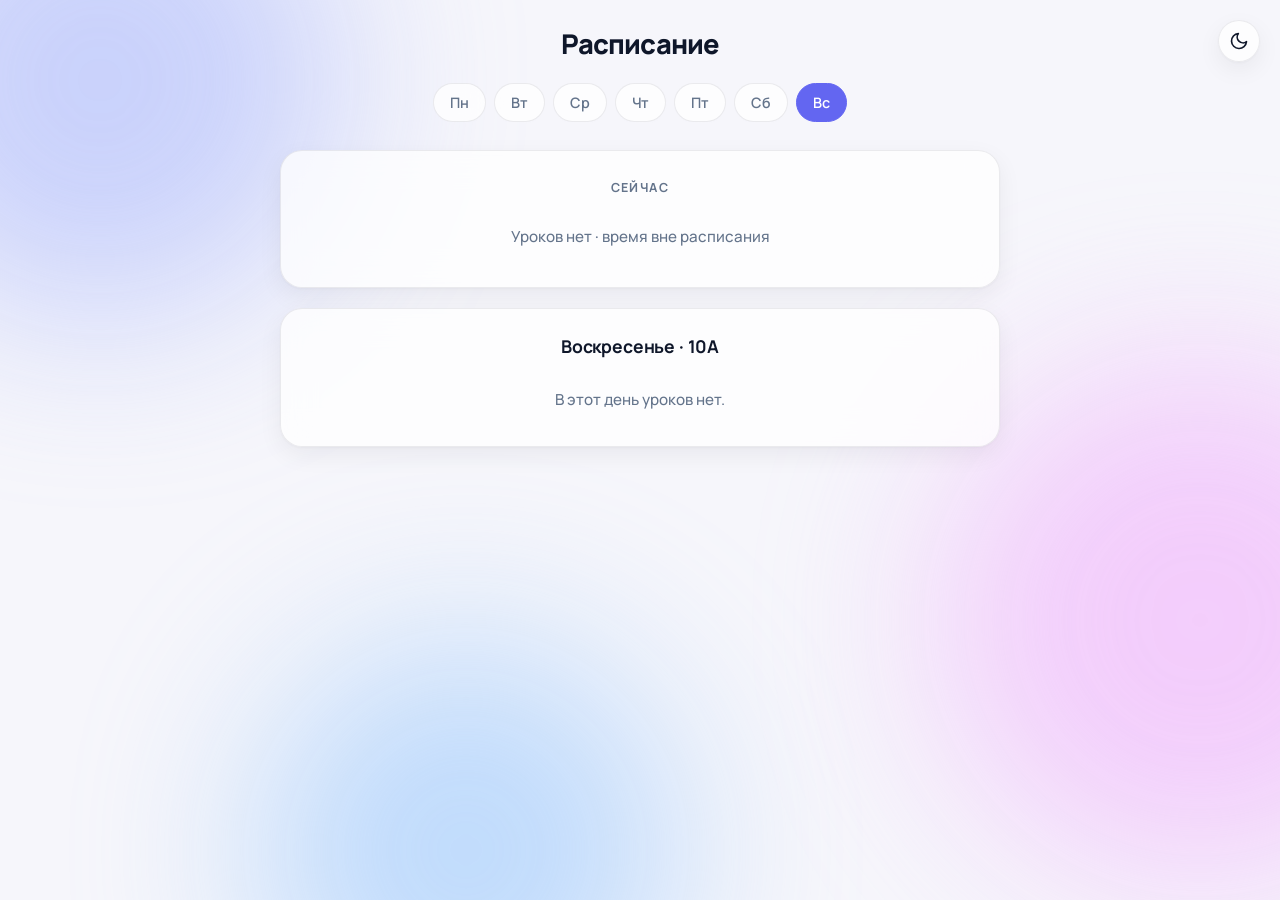
==== main.html @ 2cad6007 "Add files via upload" ====
<!DOCTYPE html>
<html lang="ru">
<head>
    <meta charset="UTF-8">
    <meta name="viewport" content="width=device-width, initial-scale=1.0">
    <meta name="description" content="Расписание уроков">
    <meta name="author" content="Despenced">
    <title>Расписание</title>

    <link rel="preconnect" href="https://fonts.googleapis.com">
    <link rel="preconnect" href="https://fonts.gstatic.com" crossorigin>
    <link href="https://fonts.googleapis.com/css2?family=Manrope:wght@400;500;600;700;800&family=JetBrains+Mono:wght@500;700&display=swap" rel="stylesheet">

    <link rel="stylesheet" href="styles.css">
    <link rel="icon" type="image/png" href="icon.png">

    <script>
        (function () {
            const saved = localStorage.getItem('theme');
            const prefersDark = window.matchMedia('(prefers-color-scheme: dark)').matches;
            document.documentElement.setAttribute('data-theme', saved || (prefersDark ? 'dark' : 'light'));
        })();
    </script>
</head>
<body>
    <div class="bg-orbs" aria-hidden="true">
        <span class="orb orb-1"></span>
        <span class="orb orb-2"></span>
        <span class="orb orb-3"></span>
    </div>

    <button id="theme-toggle" class="theme-toggle" aria-label="Переключить тему">
        <svg class="icon-moon" xmlns="http://www.w3.org/2000/svg" width="20" height="20" viewBox="0 0 24 24" fill="none" stroke="currentColor" stroke-width="2" stroke-linecap="round" stroke-linejoin="round">
            <path d="M21 12.79A9 9 0 1 1 11.21 3 7 7 0 0 0 21 12.79z"></path>
        </svg>
        <svg class="icon-sun" xmlns="http://www.w3.org/2000/svg" width="20" height="20" viewBox="0 0 24 24" fill="none" stroke="currentColor" stroke-width="2" stroke-linecap="round" stroke-linejoin="round">
            <circle cx="12" cy="12" r="5"></circle>
            <line x1="12" y1="1" x2="12" y2="3"></line>
            <line x1="12" y1="21" x2="12" y2="23"></line>
            <line x1="4.22" y1="4.22" x2="5.64" y2="5.64"></line>
            <line x1="18.36" y1="18.36" x2="19.78" y2="19.78"></line>
            <line x1="1" y1="12" x2="3" y2="12"></line>
            <line x1="21" y1="12" x2="23" y2="12"></line>
            <line x1="4.22" y1="19.78" x2="5.64" y2="18.36"></line>
            <line x1="18.36" y1="5.64" x2="19.78" y2="4.22"></line>
        </svg>
    </button>

    <header>
        <h1>Расписание</h1>
        <nav>
            <ul>
                <li><a href="#monday">Пн</a></li>
                <li><a href="#tuesday">Вт</a></li>
                <li><a href="#wednesday">Ср</a></li>
                <li><a href="#thursday">Чт</a></li>
                <li><a href="#friday">Пт</a></li>
                <li><a href="#saturday">Сб</a></li>
                <li><a href="#sunday">Вс</a></li>
            </ul>
        </nav>
    </header>

    <main>
        <section id="home">
            <h2 class="section-title">Сейчас</h2>
            <p class="status-text-only">Загрузка...</p>
        </section>
    </main>

    <script src="script.js"></script>
</body>
</html>
---- styles.css ----
:root {
    --bg: #f6f6fb;
    --surface: rgba(255, 255, 255, 0.75);
    --surface-solid: #ffffff;
    --surface-2: rgba(250, 250, 255, 0.6);
    --text: #0f172a;
    --text-muted: #64748b;
    --border: rgba(15, 23, 42, 0.08);
    --accent: #6366f1;
    --accent-soft: #eef2ff;
    --ring-bg: rgba(15, 23, 42, 0.08);
    --break-accent: #f59e0b;
    --shadow: 0 1px 3px rgba(15, 23, 42, 0.04), 0 8px 24px rgba(15, 23, 42, 0.06);
    --orb-1: #a5b4fc;
    --orb-2: #f0abfc;
    --orb-3: #93c5fd;
    --orb-opacity: 0.55;
}

[data-theme="dark"] {
    --bg: #06060b;
    --surface: rgba(22, 22, 32, 0.75);
    --surface-solid: #161620;
    --surface-2: rgba(28, 28, 40, 0.55);
    --text: #f1f5f9;
    --text-muted: #94a3b8;
    --border: rgba(255, 255, 255, 0.08);
    --accent: #818cf8;
    --accent-soft: #1e1b4b;
    --ring-bg: rgba(255, 255, 255, 0.08);
    --break-accent: #fbbf24;
    --shadow: 0 1px 3px rgba(0, 0, 0, 0.4), 0 8px 24px rgba(0, 0, 0, 0.3);
    --orb-1: #4338ca;
    --orb-2: #7e22ce;
    --orb-3: #0369a1;
    --orb-opacity: 0.45;
}

* {
    box-sizing: border-box;
    margin: 0;
    padding: 0;
}

html, body {
    transition: background-color 0.35s ease, color 0.35s ease;
}

body {
    font-family: 'Manrope', -apple-system, BlinkMacSystemFont, 'Segoe UI', Roboto, sans-serif;
    background-color: var(--bg);
    color: var(--text);
    line-height: 1.5;
    padding: 24px 20px 40px;
    min-height: 100vh;
    -webkit-font-smoothing: antialiased;
    -webkit-tap-highlight-color: transparent;
    overflow-x: hidden;
    position: relative;
}

/* === Фоновые орбы === */
.bg-orbs {
    position: fixed;
    inset: 0;
    z-index: -1;
    overflow: hidden;
    pointer-events: none;
}

.orb {
    position: absolute;
    border-radius: 50%;
    filter: blur(90px);
    opacity: var(--orb-opacity);
    transition: background-color 0.5s ease, opacity 0.5s ease;
    will-change: transform;
}

.orb-1 {
    width: 480px;
    height: 480px;
    background: var(--orb-1);
    top: -160px;
    left: -140px;
    animation: float1 22s ease-in-out infinite;
}

.orb-2 {
    width: 520px;
    height: 520px;
    background: var(--orb-2);
    top: 40%;
    right: -180px;
    animation: float2 26s ease-in-out infinite;
}

.orb-3 {
    width: 420px;
    height: 420px;
    background: var(--orb-3);
    bottom: -160px;
    left: 20%;
    animation: float3 30s ease-in-out infinite;
}

@keyframes float1 {
    0%, 100% { transform: translate(0, 0) scale(1); }
    50%      { transform: translate(80px, 60px) scale(1.08); }
}

@keyframes float2 {
    0%, 100% { transform: translate(0, 0) scale(1); }
    50%      { transform: translate(-100px, -50px) scale(1.05); }
}

@keyframes float3 {
    0%, 100% { transform: translate(0, 0) scale(1); }
    50%      { transform: translate(60px, -80px) scale(1.1); }
}

@media (prefers-reduced-motion: reduce) {
    .orb { animation: none !important; }
}

/* === Переключатель темы === */
.theme-toggle {
    position: fixed;
    top: 20px;
    right: 20px;
    z-index: 100;
    width: 42px;
    height: 42px;
    border-radius: 50%;
    border: 1px solid var(--border);
    background: var(--surface);
    backdrop-filter: blur(12px);
    -webkit-backdrop-filter: blur(12px);
    color: var(--text);
    cursor: pointer;
    display: flex;
    align-items: center;
    justify-content: center;
    box-shadow: var(--shadow);
    transition: transform 0.2s ease, background-color 0.35s ease,
                border-color 0.35s ease, color 0.35s ease;
}

.theme-toggle:hover { transform: scale(1.08); }
.theme-toggle:active { transform: scale(0.95); }

.theme-toggle .icon-sun { display: none; }
.theme-toggle .icon-moon { display: block; }
[data-theme="dark"] .theme-toggle .icon-sun { display: block; }
[data-theme="dark"] .theme-toggle .icon-moon { display: none; }

/* === Шапка === */
header {
    text-align: center;
    margin-bottom: 28px;
}

header h1 {
    font-size: 1.7rem;
    font-weight: 800;
    letter-spacing: -0.03em;
    color: var(--text);
    margin-bottom: 18px;
}

nav ul {
    list-style: none;
    display: flex;
    flex-wrap: wrap;
    justify-content: center;
    gap: 8px;
}

nav ul li a {
    display: inline-block;
    text-decoration: none;
    color: var(--text-muted);
    padding: 8px 16px;
    border-radius: 100px;
    background: var(--surface);
    backdrop-filter: blur(12px);
    -webkit-backdrop-filter: blur(12px);
    border: 1px solid var(--border);
    font-weight: 600;
    font-size: 0.9rem;
    letter-spacing: -0.01em;
    transition: background-color 0.2s ease, color 0.2s ease,
                border-color 0.2s ease, transform 0.15s ease;
}

nav ul li a:hover {
    color: var(--accent);
    border-color: var(--accent);
}

nav ul li a.active {
    background: var(--accent);
    color: #fff;
    border-color: var(--accent);
}

/* === Контент === */
main {
    max-width: 720px;
    margin: 0 auto;
    position: relative;
}

.section-title {
    font-size: 0.78rem;
    font-weight: 700;
    letter-spacing: 0.12em;
    text-transform: uppercase;
    color: var(--text-muted);
    margin-bottom: 18px;
    text-align: center;
}

#home {
    background: var(--surface);
    backdrop-filter: blur(16px);
    -webkit-backdrop-filter: blur(16px);
    padding: 28px 24px;
    border-radius: 22px;
    box-shadow: var(--shadow);
    text-align: center;
    margin-bottom: 20px;
    border: 1px solid var(--border);
    transition: background-color 0.35s ease, border-color 0.35s ease;
}

/* === Кольцо статуса === */
.status-ring-container {
    position: relative;
    display: inline-block;
    width: 190px;
    height: 190px;
}

.status-ring-svg {
    width: 190px;
    height: 190px;
    transform: rotate(-90deg);
    display: block;
}

.ring-bg {
    fill: none;
    stroke: var(--ring-bg);
    stroke-width: 8;
    transition: stroke 0.35s ease;
}

.ring-fg {
    fill: none;
    stroke-width: 8;
    stroke-linecap: round;
    transition: stroke-dashoffset 0.5s linear, stroke 0.35s ease;
}

.ring-lesson .ring-fg { stroke: var(--accent); }
.ring-break .ring-fg  { stroke: var(--break-accent); }

.status-ring-content {
    position: absolute;
    inset: 0;
    display: flex;
    flex-direction: column;
    align-items: center;
    justify-content: center;
}

.status-ring-time {
    font-family: 'JetBrains Mono', 'Manrope', monospace;
    font-size: 1.75rem;
    font-weight: 700;
    color: var(--text);
    font-variant-numeric: tabular-nums;
    letter-spacing: -0.03em;
    line-height: 1;
}

.status-ring-label {
    font-size: 0.72rem;
    color: var(--text-muted);
    margin-top: 8px;
    letter-spacing: 0.02em;
    font-weight: 500;
}

.status-ring-subject {
    margin-top: 20px;
    font-size: 1.05rem;
    color: var(--text);
    font-weight: 700;
    letter-spacing: -0.01em;
    display: inline-flex;
    align-items: center;
    gap: 8px;
    justify-content: center;
}

.status-ring-subject .subject-icon {
    color: var(--accent);
}

.status-text-only {
    font-size: 0.95rem;
    color: var(--text-muted);
    font-weight: 500;
    text-align: center;
    padding: 10px 0;
}

/* === Расписание === */
#schedule-view {
    background: var(--surface);
    backdrop-filter: blur(16px);
    -webkit-backdrop-filter: blur(16px);
    padding: 24px;
    border-radius: 22px;
    box-shadow: var(--shadow);
    border: 1px solid var(--border);
    transition: background-color 0.35s ease, border-color 0.35s ease;
}

#schedule-view h2 {
    text-align: center;
    color: var(--text);
    margin-bottom: 20px;
    font-size: 1.1rem;
    font-weight: 700;
    letter-spacing: -0.01em;
}

.schedule-list {
    list-style: none;
    padding: 0;
    display: flex;
    flex-direction: column;
    gap: 8px;
}

.schedule-list li {
    display: grid;
    grid-template-columns: 70px 100px 1fr;
    align-items: center;
    padding: 13px 16px;
    background: var(--surface-2);
    border-radius: 14px;
    border: 1px solid var(--border);
    transition: background-color 0.35s ease, border-color 0.35s ease;
}

.lesson-num {
    font-weight: 700;
    color: var(--accent);
    font-size: 0.82rem;
    letter-spacing: 0.01em;
}

.lesson-time {
    color: var(--text-muted);
    font-size: 0.82rem;
    font-weight: 600;
    font-variant-numeric: tabular-nums;
    font-family: 'JetBrains Mono', monospace;
}

.lesson-subject {
    display: flex;
    align-items: center;
    justify-content: flex-end;
    gap: 8px;
    text-align: right;
    font-weight: 600;
    color: var(--text);
    font-size: 0.92rem;
    letter-spacing: -0.01em;
}

.subject-icon {
    width: 18px;
    height: 18px;
    flex-shrink: 0;
    color: var(--accent);
    stroke-width: 2;
}

/* === Адаптивность === */
@media (max-width: 600px) {
    body {
        padding: 16px 12px 32px;
    }

    .theme-toggle {
        top: 12px;
        right: 12px;
        width: 38px;
        height: 38px;
    }

    header { margin-bottom: 22px; }
    header h1 { font-size: 1.45rem; margin-bottom: 14px; }

    nav ul { gap: 6px; }
    nav ul li a { padding: 7px 13px; font-size: 0.82rem; }

    #home { padding: 22px 16px; border-radius: 18px; }

    .status-ring-container,
    .status-ring-svg {
        width: 156px;
        height: 156px;
    }

    .status-ring-time { font-size: 1.5rem; }
    .status-ring-label { font-size: 0.68rem; }
    .status-ring-subject { font-size: 0.98rem; margin-top: 16px; }

    #schedule-view { padding: 18px 14px; border-radius: 18px; }
    #schedule-view h2 { font-size: 1rem; }

    .schedule-list li {
        grid-template-columns: auto 1fr;
        grid-template-rows: auto auto;
        gap: 4px 10px;
        padding: 12px 14px;
    }

    .lesson-num { grid-column: 1; grid-row: 1; font-size: 0.78rem; }
    .lesson-time { grid-column: 1; grid-row: 2; font-size: 0.75rem; }

    .lesson-subject {
        grid-column: 2;
        grid-row: 1 / span 2;
        align-self: center;
        font-size: 0.88rem;
    }
}

@media (max-width: 380px) {
    nav ul li a { padding: 6px 10px; font-size: 0.78rem; }

    .status-ring-container,
    .status-ring-svg {
        width: 140px;
        height: 140px;
    }

    .status-ring-time { font-size: 1.35rem; }
    .subject-icon { width: 16px; height: 16px; }
}
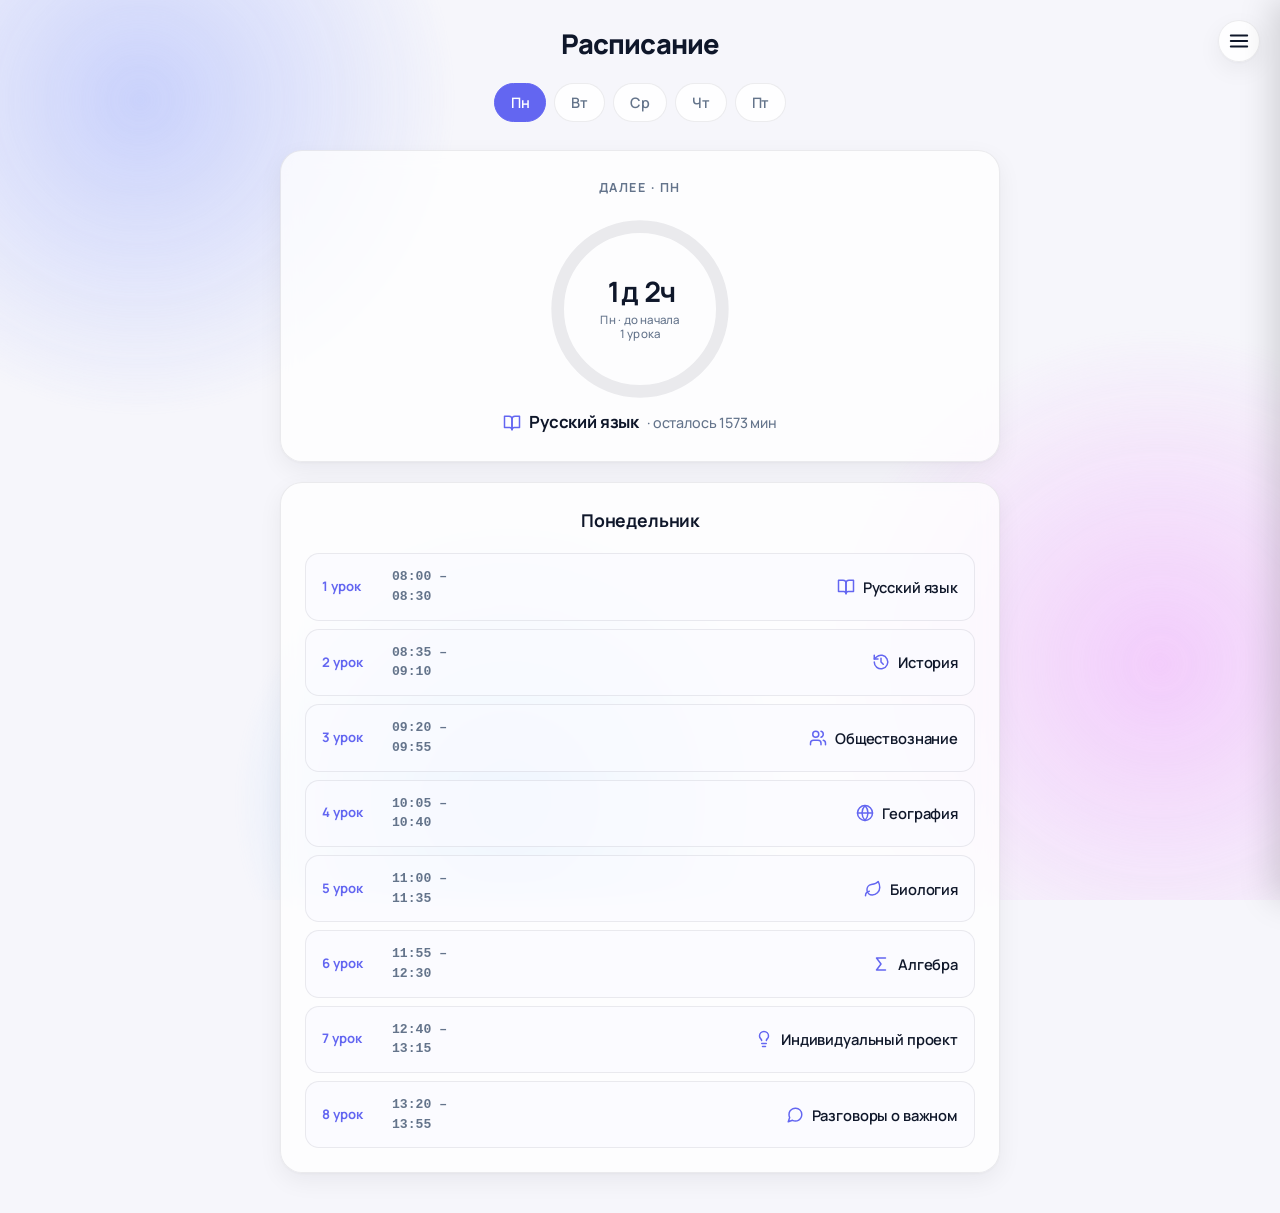
==== commit 95ebbf94: "optimization and some visual update" ====
--- a/main.html
+++ b/main.html
@@ -5,20 +5,55 @@
     <meta name="viewport" content="width=device-width, initial-scale=1.0">
     <meta name="description" content="Расписание уроков">
     <meta name="author" content="Despenced">
+    <meta name="color-scheme" content="light dark">
     <title>Расписание</title>
 
     <link rel="preconnect" href="https://fonts.googleapis.com">
     <link rel="preconnect" href="https://fonts.gstatic.com" crossorigin>
     <link href="https://fonts.googleapis.com/css2?family=Manrope:wght@400;500;600;700;800&family=JetBrains+Mono:wght@500;700&display=swap" rel="stylesheet">
 
-    <link rel="stylesheet" href="styles.css">
+    <link rel="stylesheet" href="styles.css?v=5">
     <link rel="icon" type="image/png" href="icon.png">
+    <link rel="apple-touch-icon" href="icon.png">
 
     <script>
         (function () {
-            const saved = localStorage.getItem('theme');
+            function pickTextColor(hex) {
+                const c = String(hex).replace('#', '');
+                if (c.length !== 6) return '#ffffff';
+                const r = parseInt(c.substr(0, 2), 16);
+                const g = parseInt(c.substr(2, 2), 16);
+                const b = parseInt(c.substr(4, 2), 16);
+                const L = 0.2126 * r + 0.7152 * g + 0.0722 * b;
+                return L > 160 ? '#0f172a' : '#ffffff';
+            }
+
+            const savedSettings = localStorage.getItem('app-settings');
+            const explicit = localStorage.getItem('theme-explicit') === '1';
+            let theme = explicit ? localStorage.getItem('theme') : null;
+            if (!theme && savedSettings) {
+                try { theme = JSON.parse(savedSettings).theme; } catch (e) {}
+            }
             const prefersDark = window.matchMedia('(prefers-color-scheme: dark)').matches;
-            document.documentElement.setAttribute('data-theme', saved || (prefersDark ? 'dark' : 'light'));
+            document.documentElement.setAttribute('data-theme', theme || (prefersDark ? 'dark' : 'light'));
+
+            if (savedSettings) {
+                try {
+                    const s = JSON.parse(savedSettings);
+                    if (s.accentColor) {
+                        document.documentElement.style.setProperty('--accent-override', s.accentColor);
+                        document.documentElement.style.setProperty('--accent-text-override', pickTextColor(s.accentColor));
+                    }
+                    if (s.lessonColor) document.documentElement.style.setProperty('--lesson-color-override', s.lessonColor);
+                    if (s.breakColor) document.documentElement.style.setProperty('--break-color-override', s.breakColor);
+                    if (s.heartOutlineColor) document.documentElement.style.setProperty('--heart-outline-override', s.heartOutlineColor);
+                    if (s.glowIntensity) {
+                        const blur = s.glowIntensity === 'soft' ? '8px'
+                                   : s.glowIntensity === 'strong' ? '18px' : '0px';
+                        document.documentElement.style.setProperty('--glow-blur-override', blur);
+                    }
+                } catch (e) {}
+            }
         })();
     </script>
 </head>
@@ -28,38 +63,182 @@
         <span class="orb orb-2"></span>
         <span class="orb orb-3"></span>
     </div>
-
-    <button id="theme-toggle" class="theme-toggle" aria-label="Переключить тему">
-        <svg class="icon-moon" xmlns="http://www.w3.org/2000/svg" width="20" height="20" viewBox="0 0 24 24" fill="none" stroke="currentColor" stroke-width="2" stroke-linecap="round" stroke-linejoin="round">
-            <path d="M21 12.79A9 9 0 1 1 11.21 3 7 7 0 0 0 21 12.79z"></path>
-        </svg>
-        <svg class="icon-sun" xmlns="http://www.w3.org/2000/svg" width="20" height="20" viewBox="0 0 24 24" fill="none" stroke="currentColor" stroke-width="2" stroke-linecap="round" stroke-linejoin="round">
-            <circle cx="12" cy="12" r="5"></circle>
-            <line x1="12" y1="1" x2="12" y2="3"></line>
-            <line x1="12" y1="21" x2="12" y2="23"></line>
-            <line x1="4.22" y1="4.22" x2="5.64" y2="5.64"></line>
-            <line x1="18.36" y1="18.36" x2="19.78" y2="19.78"></line>
-            <line x1="1" y1="12" x2="3" y2="12"></line>
-            <line x1="21" y1="12" x2="23" y2="12"></line>
-            <line x1="4.22" y1="19.78" x2="5.64" y2="18.36"></line>
-            <line x1="18.36" y1="5.64" x2="19.78" y2="4.22"></line>
+    <div class="bg-gradient" aria-hidden="true"></div>
+    <canvas class="bg-particles" id="particles-canvas" aria-hidden="true"></canvas>
+
+    <button id="menu-toggle" class="menu-toggle" aria-label="Настройки">
+        <svg xmlns="http://www.w3.org/2000/svg" width="22" height="22" viewBox="0 0 24 24" fill="none" stroke="currentColor" stroke-width="2" stroke-linecap="round" stroke-linejoin="round">
+            <line x1="3" y1="6" x2="21" y2="6"></line>
+            <line x1="3" y1="12" x2="21" y2="12"></line>
+            <line x1="3" y1="18" x2="21" y2="18"></line>
         </svg>
     </button>
 
+    <div id="settings-overlay" class="settings-overlay"></div>
+
+    <aside id="settings-panel" class="settings-panel" aria-label="Настройки">
+        <div class="settings-header">
+            <h3>Настройки</h3>
+            <button id="settings-close" class="settings-close" aria-label="Закрыть">
+                <svg xmlns="http://www.w3.org/2000/svg" width="20" height="20" viewBox="0 0 24 24" fill="none" stroke="currentColor" stroke-width="2" stroke-linecap="round" stroke-linejoin="round">
+                    <line x1="18" y1="6" x2="6" y2="18"></line>
+                    <line x1="6" y1="6" x2="18" y2="18"></line>
+                </svg>
+            </button>
+        </div>
+
+        <div class="settings-body">
+            <div class="setting-group">
+                <span class="setting-label">Тема</span>
+                <div class="segmented" id="theme-switch">
+                    <button data-theme-value="light" class="seg-btn">Светлая</button>
+                    <button data-theme-value="dark" class="seg-btn">Тёмная</button>
+                </div>
+            </div>
+
+            <div class="setting-group">
+                <span class="setting-label">Уведомления о начале урока</span>
+                <div class="segmented" id="notify-switch">
+                    <button data-notify="off" class="seg-btn">Выкл</button>
+                    <button data-notify="on" class="seg-btn">Вкл</button>
+                </div>
+                <p class="setting-hint" id="notify-hint"></p>
+            </div>
+
+            <div class="setting-group">
+                <span class="setting-label">Стиль таймера</span>
+                <div class="segmented segmented-wrap" id="style-switch">
+                    <button data-style="ring" class="seg-btn">Кольцо</button>
+                    <button data-style="bar" class="seg-btn">Полоса</button>
+                    <button data-style="hearts" class="seg-btn">Сердца</button>
+                </div>
+            </div>
+
+            <div class="setting-group">
+                <span class="setting-label">Свечение таймера</span>
+                <div class="segmented" id="glow-switch">
+                    <button data-glow="off" class="seg-btn">Выкл</button>
+                    <button data-glow="soft" class="seg-btn">Мягкое</button>
+                    <button data-glow="strong" class="seg-btn">Сильное</button>
+                </div>
+            </div>
+
+            <div class="setting-subgroup" id="heart-settings">
+                <div class="setting-group">
+                    <label class="setting-label" for="heart-outline-color">Обводка сердец</label>
+                    <div class="color-row">
+                        <input type="color" id="heart-outline-color" value="#6366f1">
+                        <span class="color-value" id="heart-outline-color-value">#6366f1</span>
+                        <button type="button" id="heart-outline-reset" class="mini-btn" title="Синхронизировать с цветом урока">Авто</button>
+                    </div>
+                </div>
+
+                <div class="setting-group">
+                    <span class="setting-label">Анимация сердец</span>
+                    <div class="segmented" id="heart-anim-switch">
+                        <button data-heart-anim="none" class="seg-btn">Выкл</button>
+                        <button data-heart-anim="bounce" class="seg-btn">Подпрыгивание</button>
+                    </div>
+                </div>
+            </div>
+
+            <div class="setting-group">
+                <label class="setting-label" for="accent-color">Основной цвет</label>
+                <div class="color-row">
+                    <input type="color" id="accent-color" value="#6366f1">
+                    <span class="color-value" id="accent-value">#6366f1</span>
+                </div>
+            </div>
+
+            <div class="setting-group">
+                <label class="setting-label" for="lesson-color">Цвет урока</label>
+                <div class="color-row">
+                    <input type="color" id="lesson-color" value="#6366f1">
+                    <span class="color-value" id="lesson-value">#6366f1</span>
+                </div>
+            </div>
+
+            <div class="setting-group">
+                <label class="setting-label" for="break-color">Цвет перемены</label>
+                <div class="color-row">
+                    <input type="color" id="break-color" value="#f59e0b">
+                    <span class="color-value" id="break-value">#f59e0b</span>
+                </div>
+            </div>
+
+            <div class="setting-group">
+                <span class="setting-label">Фон</span>
+                <div class="segmented segmented-wrap" id="bg-switch">
+                    <button data-bg="orbs" class="seg-btn">Орбы</button>
+                    <button data-bg="particles" class="seg-btn">Частицы</button>
+                    <button data-bg="gradient" class="seg-btn">Градиент</button>
+                    <button data-bg="none" class="seg-btn">Нет</button>
+                </div>
+            </div>
+
+            <div class="setting-subgroup" id="particles-settings">
+                <div class="setting-group">
+                    <label class="setting-label" for="particles-count">Количество частиц: <span id="particles-count-value">5</span></label>
+                    <input type="range" id="particles-count" min="1" max="10" value="5">
+                </div>
+
+                <div class="setting-group">
+                    <span class="setting-label">Форма частиц</span>
+                    <div class="segmented segmented-wrap" id="particles-shape">
+                        <button data-shape="dot" class="seg-btn">Точка</button>
+                        <button data-shape="heart" class="seg-btn">Сердце</button>
+                        <button data-shape="triangle" class="seg-btn">Треугольник</button>
+                        <button data-shape="random" class="seg-btn">Случайно</button>
+                    </div>
+                </div>
+
+                <div class="setting-group">
+                    <label class="setting-label" for="particles-blur">Размытие: <span id="particles-blur-value">0</span></label>
+                    <input type="range" id="particles-blur" min="0" max="10" value="0">
+                </div>
+            </div>
+
+            <div class="setting-subgroup" id="gradient-settings">
+                <div class="setting-group">
+                    <label class="setting-label" for="gradient-color1">Цвет 1</label>
+                    <div class="color-row">
+                        <input type="color" id="gradient-color1" value="#a5b4fc">
+                        <span class="color-value" id="gradient-color1-value">#a5b4fc</span>
+                    </div>
+                </div>
+
+                <div class="setting-group">
+                    <label class="setting-label" for="gradient-color2">Цвет 2</label>
+                    <div class="color-row">
+                        <input type="color" id="gradient-color2" value="#f0abfc">
+                        <span class="color-value" id="gradient-color2-value">#f0abfc</span>
+                    </div>
+                </div>
+
+                <div class="setting-group">
+                    <label class="setting-label" for="gradient-angle">Наклон: <span id="gradient-angle-value">135</span>°</label>
+                    <input type="range" id="gradient-angle" min="0" max="360" value="135">
+                </div>
+            </div>
+
+            <button id="reset-settings" class="reset-btn">Сбросить настройки</button>
+        </div>
+    </aside>
+
     <header>
-        <h1>Расписание</h1>
-        <nav>
+        <h1 id="header-title" tabindex="0" role="button" title="К сегодняшнему дню">Расписание</h1>
+        <nav aria-label="Дни недели">
             <ul>
-                <li><a href="#monday">Пн</a></li>
-                <li><a href="#tuesday">Вт</a></li>
-                <li><a href="#wednesday">Ср</a></li>
-                <li><a href="#thursday">Чт</a></li>
-                <li><a href="#friday">Пт</a></li>
-                <li><a href="#saturday">Сб</a></li>
-                <li><a href="#sunday">Вс</a></li>
+                <li><a href="#monday" data-day="monday">Пн</a></li>
+                <li><a href="#tuesday" data-day="tuesday">Вт</a></li>
+                <li><a href="#wednesday" data-day="wednesday">Ср</a></li>
+                <li><a href="#thursday" data-day="thursday">Чт</a></li>
+                <li><a href="#friday" data-day="friday">Пт</a></li>
             </ul>
         </nav>
     </header>
+
+    <div id="offline-badge" class="offline-badge" hidden>Офлайн · данные из кеша</div>
 
     <main>
         <section id="home">
@@ -68,6 +247,6 @@
         </section>
     </main>
 
-    <script src="script.js"></script>
+    <script src="script.js?v=5"></script>
 </body>
 </html>
--- a/styles.css
+++ b/styles.css
@@ -1,15 +1,19 @@
 :root {
     --bg: #f6f6fb;
     --surface: rgba(255, 255, 255, 0.75);
+    --surface-strong: rgba(255, 255, 255, 0.9);
     --surface-solid: #ffffff;
     --surface-2: rgba(250, 250, 255, 0.6);
     --text: #0f172a;
     --text-muted: #64748b;
     --border: rgba(15, 23, 42, 0.08);
-    --accent: #6366f1;
-    --accent-soft: #eef2ff;
+    --accent: var(--accent-override, #6366f1);
+    --accent-text: var(--accent-text-override, #ffffff);
+    --lesson-color: var(--lesson-color-override, #6366f1);
+    --break-color: var(--break-color-override, #f59e0b);
+    --heart-outline-color: var(--heart-outline-override, #6366f1);
+    --glow-blur: var(--glow-blur-override, 0px);
     --ring-bg: rgba(15, 23, 42, 0.08);
-    --break-accent: #f59e0b;
     --shadow: 0 1px 3px rgba(15, 23, 42, 0.04), 0 8px 24px rgba(15, 23, 42, 0.06);
     --orb-1: #a5b4fc;
     --orb-2: #f0abfc;
@@ -20,31 +24,23 @@
 [data-theme="dark"] {
     --bg: #06060b;
     --surface: rgba(22, 22, 32, 0.75);
+    --surface-strong: rgba(22, 22, 32, 0.9);
     --surface-solid: #161620;
     --surface-2: rgba(28, 28, 40, 0.55);
     --text: #f1f5f9;
     --text-muted: #94a3b8;
     --border: rgba(255, 255, 255, 0.08);
-    --accent: #818cf8;
-    --accent-soft: #1e1b4b;
     --ring-bg: rgba(255, 255, 255, 0.08);
-    --break-accent: #fbbf24;
     --shadow: 0 1px 3px rgba(0, 0, 0, 0.4), 0 8px 24px rgba(0, 0, 0, 0.3);
     --orb-1: #4338ca;
     --orb-2: #7e22ce;
     --orb-3: #0369a1;
-    --orb-opacity: 0.45;
-}
-
-* {
-    box-sizing: border-box;
-    margin: 0;
-    padding: 0;
-}
-
-html, body {
-    transition: background-color 0.35s ease, color 0.35s ease;
-}
+    --orb-opacity: 0.5;
+}
+
+* { box-sizing: border-box; margin: 0; padding: 0; }
+
+html, body { transition: background-color 0.35s ease, color 0.35s ease; }
 
 body {
     font-family: 'Manrope', -apple-system, BlinkMacSystemFont, 'Segoe UI', Roboto, sans-serif;
@@ -59,72 +55,66 @@
     position: relative;
 }
 
-/* === Фоновые орбы === */
-.bg-orbs {
+/* Универсальные focus-visible стили */
+.seg-btn:focus-visible,
+.menu-toggle:focus-visible,
+.settings-close:focus-visible,
+.reset-btn:focus-visible,
+.mini-btn:focus-visible,
+nav ul li a:focus-visible,
+#header-title:focus-visible {
+    outline: 2px solid var(--accent);
+    outline-offset: 2px;
+}
+
+/* === Фон === */
+.bg-orbs, .bg-gradient, .bg-particles {
     position: fixed;
-    inset: 0;
+    top: 0; right: 0; bottom: 0; left: 0;
     z-index: -1;
-    overflow: hidden;
     pointer-events: none;
 }
+.bg-orbs { overflow: hidden; display: none; }
+.bg-gradient { transition: background 0.4s ease; display: none; }
+.bg-particles { width: 100%; height: 100%; display: none; }
 
 .orb {
     position: absolute;
     border-radius: 50%;
-    filter: blur(90px);
     opacity: var(--orb-opacity);
-    transition: background-color 0.5s ease, opacity 0.5s ease;
+    transition: opacity 0.5s ease;
     will-change: transform;
-}
-
+    transform: translateZ(0);
+}
 .orb-1 {
-    width: 480px;
-    height: 480px;
-    background: var(--orb-1);
-    top: -160px;
-    left: -140px;
+    width: 640px; height: 640px;
+    top: -220px; left: -180px;
+    background: radial-gradient(circle, var(--orb-1) 0%, transparent 70%);
     animation: float1 22s ease-in-out infinite;
 }
-
 .orb-2 {
-    width: 520px;
-    height: 520px;
-    background: var(--orb-2);
-    top: 40%;
-    right: -180px;
+    width: 680px; height: 680px;
+    top: 36%; right: -220px;
+    background: radial-gradient(circle, var(--orb-2) 0%, transparent 70%);
     animation: float2 26s ease-in-out infinite;
 }
-
 .orb-3 {
-    width: 420px;
-    height: 420px;
-    background: var(--orb-3);
-    bottom: -160px;
-    left: 20%;
+    width: 560px; height: 560px;
+    bottom: -180px; left: 18%;
+    background: radial-gradient(circle, var(--orb-3) 0%, transparent 70%);
     animation: float3 30s ease-in-out infinite;
 }
 
-@keyframes float1 {
-    0%, 100% { transform: translate(0, 0) scale(1); }
-    50%      { transform: translate(80px, 60px) scale(1.08); }
-}
-
-@keyframes float2 {
-    0%, 100% { transform: translate(0, 0) scale(1); }
-    50%      { transform: translate(-100px, -50px) scale(1.05); }
-}
-
-@keyframes float3 {
-    0%, 100% { transform: translate(0, 0) scale(1); }
-    50%      { transform: translate(60px, -80px) scale(1.1); }
-}
+@keyframes float1 { 0%, 100% { transform: translate(0, 0) scale(1); } 50% { transform: translate(80px, 60px) scale(1.08); } }
+@keyframes float2 { 0%, 100% { transform: translate(0, 0) scale(1); } 50% { transform: translate(-100px, -50px) scale(1.05); } }
+@keyframes float3 { 0%, 100% { transform: translate(0, 0) scale(1); } 50% { transform: translate(60px, -80px) scale(1.1); } }
 
 @media (prefers-reduced-motion: reduce) {
     .orb { animation: none !important; }
 }
 
-/* === Переключатель темы === */
-.theme-toggle {
+/* === Кнопка меню === */
+.menu-toggle {
     position: fixed;
     top: 20px;
     right: 20px;
@@ -133,83 +123,272 @@
     height: 42px;
     border-radius: 50%;
     border: 1px solid var(--border);
-    background: var(--surface);
-    backdrop-filter: blur(12px);
-    -webkit-backdrop-filter: blur(12px);
+    background: var(--surface-strong);
     color: var(--text);
     cursor: pointer;
     display: flex;
     align-items: center;
     justify-content: center;
     box-shadow: var(--shadow);
-    transition: transform 0.2s ease, background-color 0.35s ease,
-                border-color 0.35s ease, color 0.35s ease;
-}
-
-.theme-toggle:hover { transform: scale(1.08); }
-.theme-toggle:active { transform: scale(0.95); }
-
-.theme-toggle .icon-sun { display: none; }
-.theme-toggle .icon-moon { display: block; }
-[data-theme="dark"] .theme-toggle .icon-sun { display: block; }
-[data-theme="dark"] .theme-toggle .icon-moon { display: none; }
+    transition: transform 0.2s ease, background-color 0.35s ease, border-color 0.35s ease;
+}
+.menu-toggle:hover { transform: scale(1.08); }
+.menu-toggle:active { transform: scale(0.95); }
+
+/* === Панель настроек === */
+.settings-overlay {
+    position: fixed;
+    top: 0; right: 0; bottom: 0; left: 0;
+    background: rgba(0, 0, 0, 0.5);
+    opacity: 0;
+    pointer-events: none;
+    transition: opacity 0.3s ease;
+    z-index: 200;
+}
+.settings-overlay.open { opacity: 1; pointer-events: auto; }
+
+.settings-panel {
+    position: fixed;
+    top: 0;
+    right: 0;
+    height: 100%;
+    width: 360px;
+    max-width: 90vw;
+    background: var(--surface-solid);
+    border-left: 1px solid var(--border);
+    z-index: 201;
+    transform: translateX(100%);
+    transition: transform 0.3s cubic-bezier(0.4, 0, 0.2, 1);
+    overflow-y: auto;
+    padding: 24px;
+    box-shadow: -8px 0 32px rgba(0, 0, 0, 0.15);
+}
+.settings-panel.open { transform: translateX(0); }
+
+.settings-header {
+    display: flex;
+    align-items: center;
+    justify-content: space-between;
+    margin-bottom: 24px;
+}
+.settings-header h3 {
+    font-size: 1.15rem;
+    font-weight: 700;
+    letter-spacing: -0.01em;
+}
+.settings-close {
+    width: 32px;
+    height: 32px;
+    border-radius: 50%;
+    border: 1px solid var(--border);
+    background: transparent;
+    color: var(--text-muted);
+    cursor: pointer;
+    display: flex;
+    align-items: center;
+    justify-content: center;
+    transition: background 0.2s ease, color 0.2s ease;
+}
+.settings-close:hover { background: var(--surface-2); color: var(--text); }
+
+.settings-body { display: flex; flex-direction: column; gap: 22px; padding-bottom: 20px; }
+
+.setting-group { display: flex; flex-direction: column; gap: 10px; }
+
+.setting-hint {
+    font-size: 0.75rem;
+    color: var(--text-muted);
+    line-height: 1.35;
+    min-height: 0.9rem;
+}
+
+.setting-subgroup {
+    display: none;
+    flex-direction: column;
+    gap: 18px;
+    padding: 16px;
+    border-radius: 12px;
+    background: var(--surface-2);
+    border: 1px solid var(--border);
+}
+.setting-subgroup.visible { display: flex; }
+
+.setting-label {
+    font-size: 0.8rem;
+    font-weight: 700;
+    letter-spacing: 0.06em;
+    text-transform: uppercase;
+    color: var(--text-muted);
+}
+
+.segmented {
+    display: flex;
+    background: var(--surface-2);
+    border: 1px solid var(--border);
+    border-radius: 10px;
+    padding: 4px;
+    gap: 4px;
+}
+.segmented-wrap { flex-wrap: wrap; }
+.seg-btn {
+    flex: 1 1 auto;
+    padding: 8px 12px;
+    border: none;
+    border-radius: 7px;
+    background: transparent;
+    color: var(--text-muted);
+    font-family: inherit;
+    font-weight: 600;
+    font-size: 0.82rem;
+    cursor: pointer;
+    transition: background 0.2s ease, color 0.2s ease;
+    white-space: nowrap;
+}
+.seg-btn.active { background: var(--accent); color: var(--accent-text); }
+
+.color-row { display: flex; align-items: center; gap: 12px; }
+.color-row input[type="color"] {
+    width: 48px;
+    height: 38px;
+    border: 1px solid var(--border);
+    border-radius: 10px;
+    cursor: pointer;
+    padding: 3px;
+    background: var(--surface-2);
+}
+.color-row input[type="color"]::-webkit-color-swatch-wrapper { padding: 0; }
+.color-row input[type="color"]::-webkit-color-swatch { border: none; border-radius: 6px; }
+.color-value {
+    font-family: 'JetBrains Mono', monospace;
+    font-size: 0.85rem;
+    color: var(--text-muted);
+    text-transform: uppercase;
+    letter-spacing: 0.02em;
+}
+
+.mini-btn {
+    margin-left: auto;
+    padding: 6px 10px;
+    border-radius: 8px;
+    border: 1px solid var(--border);
+    background: transparent;
+    color: var(--text-muted);
+    font-family: inherit;
+    font-weight: 600;
+    font-size: 0.75rem;
+    cursor: pointer;
+    transition: background 0.2s ease, color 0.2s ease, border-color 0.2s ease;
+}
+.mini-btn:hover { background: var(--surface-2); color: var(--text); border-color: var(--accent); }
+
+input[type="range"] {
+    width: 100%;
+    height: 6px;
+    border-radius: 100px;
+    background: var(--border);
+    outline: none;
+    -webkit-appearance: none;
+    appearance: none;
+    cursor: pointer;
+}
+input[type="range"]::-webkit-slider-thumb {
+    -webkit-appearance: none;
+    appearance: none;
+    width: 18px;
+    height: 18px;
+    border-radius: 50%;
+    background: var(--accent);
+    cursor: pointer;
+    border: 2px solid var(--surface-solid);
+    box-shadow: 0 1px 4px rgba(0, 0, 0, 0.15);
+}
+input[type="range"]::-moz-range-thumb {
+    width: 18px;
+    height: 18px;
+    border-radius: 50%;
+    background: var(--accent);
+    cursor: pointer;
+    border: 2px solid var(--surface-solid);
+}
+
+.reset-btn {
+    margin-top: 8px;
+    padding: 12px;
+    border-radius: 10px;
+    border: 1px solid var(--border);
+    background: transparent;
+    color: var(--text-muted);
+    font-family: inherit;
+    font-weight: 600;
+    font-size: 0.85rem;
+    cursor: pointer;
+    transition: background 0.2s ease, color 0.2s ease, border-color 0.2s ease;
+}
+.reset-btn:hover { background: var(--surface-2); color: var(--text); border-color: var(--accent); }
 
 /* === Шапка === */
-header {
-    text-align: center;
-    margin-bottom: 28px;
-}
-
+header { text-align: center; margin-bottom: 28px; }
 header h1 {
     font-size: 1.7rem;
     font-weight: 800;
     letter-spacing: -0.03em;
     color: var(--text);
     margin-bottom: 18px;
-}
-
-nav ul {
-    list-style: none;
-    display: flex;
-    flex-wrap: wrap;
-    justify-content: center;
-    gap: 8px;
-}
-
+    cursor: pointer;
+    user-select: none;
+    transition: color 0.2s ease;
+}
+header h1:hover { color: var(--accent); }
+
+nav ul { list-style: none; display: flex; flex-wrap: wrap; justify-content: center; gap: 8px; }
 nav ul li a {
     display: inline-block;
     text-decoration: none;
     color: var(--text-muted);
     padding: 8px 16px;
     border-radius: 100px;
-    background: var(--surface);
-    backdrop-filter: blur(12px);
-    -webkit-backdrop-filter: blur(12px);
+    background: var(--surface-strong);
     border: 1px solid var(--border);
     font-weight: 600;
     font-size: 0.9rem;
     letter-spacing: -0.01em;
-    transition: background-color 0.2s ease, color 0.2s ease,
-                border-color 0.2s ease, transform 0.15s ease;
-}
-
-nav ul li a:hover {
-    color: var(--accent);
-    border-color: var(--accent);
-}
-
-nav ul li a.active {
-    background: var(--accent);
-    color: #fff;
-    border-color: var(--accent);
-}
+    position: relative;
+    transition: background-color 0.2s ease, color 0.2s ease, border-color 0.2s ease;
+}
+nav ul li a:hover { color: var(--accent); border-color: var(--accent); }
+nav ul li a.active { background: var(--accent); color: var(--accent-text); border-color: var(--accent); }
+nav ul li a.today::after {
+    content: '';
+    position: absolute;
+    bottom: 3px;
+    left: 50%;
+    transform: translateX(-50%);
+    width: 4px;
+    height: 4px;
+    border-radius: 50%;
+    background: currentColor;
+    opacity: 0.75;
+}
+nav ul li a.active.today::after { opacity: 0.95; }
+
+/* === Offline badge === */
+.offline-badge {
+    max-width: 720px;
+    margin: -8px auto 16px;
+    padding: 8px 14px;
+    border-radius: 100px;
+    font-size: 0.78rem;
+    font-weight: 600;
+    color: var(--text-muted);
+    background: var(--surface);
+    border: 1px solid var(--border);
+    text-align: center;
+    width: fit-content;
+}
+.offline-badge[hidden] { display: none; }
 
 /* === Контент === */
-main {
-    max-width: 720px;
-    margin: 0 auto;
-    position: relative;
-}
+main { max-width: 720px; margin: 0 auto; position: relative; }
 
 .section-title {
     font-size: 0.78rem;
@@ -223,8 +402,8 @@
 
 #home {
     background: var(--surface);
-    backdrop-filter: blur(16px);
-    -webkit-backdrop-filter: blur(16px);
+    backdrop-filter: blur(10px);
+    -webkit-backdrop-filter: blur(10px);
     padding: 28px 24px;
     border-radius: 22px;
     box-shadow: var(--shadow);
@@ -232,49 +411,57 @@
     margin-bottom: 20px;
     border: 1px solid var(--border);
     transition: background-color 0.35s ease, border-color 0.35s ease;
-}
-
-/* === Кольцо статуса === */
+    contain: paint;
+    line-height: 1.4;
+}
+
+#home.animating { animation: card-swap 0.28s ease; }
+
+@keyframes card-swap {
+    from { opacity: 0.35; transform: scale(0.985); }
+    to   { opacity: 1; transform: scale(1); }
+}
+
+#home.event-lesson { --event-color: var(--lesson-color); }
+#home.event-break  { --event-color: var(--break-color); }
+
+#home[class*="event-"] .ring-fg,
+#home[class*="event-"] .status-bar-fill,
+#home[class*="event-"] .heart-icon.filled,
+#home[class*="event-"] .heart-icon.filled-break {
+    filter: drop-shadow(0 0 var(--glow-blur, 0px) var(--event-color));
+}
+
+/* === Кольцо === */
 .status-ring-container {
     position: relative;
-    display: inline-block;
+    display: block;
+    margin: 0 auto;
     width: 190px;
     height: 190px;
 }
-
-.status-ring-svg {
-    width: 190px;
-    height: 190px;
-    transform: rotate(-90deg);
-    display: block;
-}
-
-.ring-bg {
-    fill: none;
-    stroke: var(--ring-bg);
-    stroke-width: 8;
-    transition: stroke 0.35s ease;
-}
-
+.status-ring-svg { width: 190px; height: 190px; transform: rotate(-90deg); display: block; }
+.ring-bg { fill: none; stroke: var(--ring-bg); stroke-width: 8; transition: stroke 0.35s ease; }
 .ring-fg {
     fill: none;
     stroke-width: 8;
     stroke-linecap: round;
-    transition: stroke-dashoffset 0.5s linear, stroke 0.35s ease;
-}
-
-.ring-lesson .ring-fg { stroke: var(--accent); }
-.ring-break .ring-fg  { stroke: var(--break-accent); }
+    transition: stroke-dashoffset 0.5s linear, stroke 0.35s ease, filter 0.3s ease;
+}
+.ring-lesson .ring-fg { stroke: var(--lesson-color); }
+.ring-break .ring-fg { stroke: var(--break-color); }
 
 .status-ring-content {
     position: absolute;
-    inset: 0;
+    top: 0; right: 0; bottom: 0; left: 0;
     display: flex;
     flex-direction: column;
     align-items: center;
     justify-content: center;
-}
-
+    padding: 28px;
+    text-align: center;
+    pointer-events: none;
+}
 .status-ring-time {
     font-family: 'JetBrains Mono', 'Manrope', monospace;
     font-size: 1.75rem;
@@ -284,30 +471,144 @@
     letter-spacing: -0.03em;
     line-height: 1;
 }
-
 .status-ring-label {
     font-size: 0.72rem;
     color: var(--text-muted);
     margin-top: 8px;
     letter-spacing: 0.02em;
     font-weight: 500;
+    line-height: 1.3;
+    max-width: 100px;
+    text-wrap: balance;
+    overflow-wrap: anywhere;
+}
+
+/* === Полоса === */
+.status-bar { max-width: 380px; margin: 8px auto 0; padding: 0; }
+.status-bar-top {
+    display: flex;
+    justify-content: space-between;
+    align-items: baseline;
+    margin-bottom: 14px;
+    gap: 12px;
+}
+.status-bar-time {
+    font-family: 'JetBrains Mono', monospace;
+    font-size: 1.7rem;
+    font-weight: 700;
+    color: var(--text);
+    font-variant-numeric: tabular-nums;
+    letter-spacing: -0.02em;
+    line-height: 1;
+}
+.status-bar-label {
+    font-size: 0.78rem;
+    color: var(--text-muted);
+    text-align: right;
+    font-weight: 500;
+}
+.status-bar-track {
+    height: 12px;
+    background: var(--ring-bg);
+    border-radius: 100px;
+    overflow: hidden;
+}
+.status-bar-fill {
+    height: 100%;
+    border-radius: 100px;
+    transition: width 0.5s linear, background-color 0.35s ease, filter 0.3s ease;
+}
+
+/* === Сердца === */
+.status-hearts {
+    display: flex;
+    flex-direction: column;
+    align-items: center;
+    gap: 14px;
+    margin-top: 8px;
+}
+.status-hearts-time {
+    font-family: 'JetBrains Mono', monospace;
+    font-size: 1.7rem;
+    font-weight: 700;
+    color: var(--text);
+    font-variant-numeric: tabular-nums;
+    letter-spacing: -0.02em;
+    line-height: 1;
+}
+.hearts-row {
+    display: flex;
+    flex-wrap: wrap;
+    justify-content: center;
+    gap: 6px;
+    max-width: 340px;
+}
+.heart-icon {
+    width: 28px;
+    height: 28px;
+    flex-shrink: 0;
+    transition: filter 0.3s ease;
+    overflow: visible;
+}
+.heart-icon path {
+    fill: transparent;
+    stroke: var(--heart-outline-color);
+    stroke-width: 1.5;
+    stroke-linejoin: round;
+    transition: fill 0.35s ease, stroke 0.35s ease;
+}
+.heart-icon.filled path      { fill: var(--lesson-color); }
+.heart-icon.filled-break path { fill: var(--break-color); }
+
+@keyframes heart-bounce {
+    0%, 100% { transform: translateY(0); }
+    50%      { transform: translateY(-6px); }
+}
+.heart-icon.bouncing {
+    animation: heart-bounce 1.4s ease-in-out infinite;
+    animation-delay: calc(var(--i, 0) * 0.08s);
+    will-change: transform;
+}
+
+@media (prefers-reduced-motion: reduce) {
+    .heart-icon.bouncing { animation: none; }
+    #home.animating { animation: none; }
+}
+
+.status-hearts-label {
+    font-size: 0.78rem;
+    color: var(--text-muted);
+    text-align: center;
+    font-weight: 500;
+}
+
+.status-detail-inline {
+    color: var(--text-muted);
+    font-weight: 500;
+    font-size: 0.85em;
 }
 
 .status-ring-subject {
-    margin-top: 20px;
+    margin-top: 8px;
     font-size: 1.05rem;
+    line-height: 1.2;
     color: var(--text);
     font-weight: 700;
     letter-spacing: -0.01em;
-    display: inline-flex;
+    display: flex;
     align-items: center;
+    justify-content: center;
     gap: 8px;
-    justify-content: center;
-}
-
-.status-ring-subject .subject-icon {
-    color: var(--accent);
-}
+    max-width: 100%;
+    padding: 0 4px;
+    text-align: center;
+    flex-wrap: wrap;
+}
+.status-ring-subject span {
+    overflow-wrap: anywhere;
+    word-break: break-word;
+}
+.status-ring-subject .subject-icon { color: var(--accent); }
 
 .status-text-only {
     font-size: 0.95rem;
@@ -320,15 +621,15 @@
 /* === Расписание === */
 #schedule-view {
     background: var(--surface);
-    backdrop-filter: blur(16px);
-    -webkit-backdrop-filter: blur(16px);
+    backdrop-filter: blur(10px);
+    -webkit-backdrop-filter: blur(10px);
     padding: 24px;
     border-radius: 22px;
     box-shadow: var(--shadow);
     border: 1px solid var(--border);
     transition: background-color 0.35s ease, border-color 0.35s ease;
-}
-
+    contain: paint;
+}
 #schedule-view h2 {
     text-align: center;
     color: var(--text);
@@ -338,14 +639,7 @@
     letter-spacing: -0.01em;
 }
 
-.schedule-list {
-    list-style: none;
-    padding: 0;
-    display: flex;
-    flex-direction: column;
-    gap: 8px;
-}
-
+.schedule-list { list-style: none; padding: 0; display: flex; flex-direction: column; gap: 8px; }
 .schedule-list li {
     display: grid;
     grid-template-columns: 70px 100px 1fr;
@@ -354,16 +648,15 @@
     background: var(--surface-2);
     border-radius: 14px;
     border: 1px solid var(--border);
-    transition: background-color 0.35s ease, border-color 0.35s ease;
-}
-
-.lesson-num {
-    font-weight: 700;
-    color: var(--accent);
-    font-size: 0.82rem;
-    letter-spacing: 0.01em;
-}
-
+    transition: background-color 0.35s ease, border-color 0.35s ease, opacity 0.35s ease;
+}
+.schedule-list li.past { opacity: 0.4; }
+.schedule-list li.current {
+    border-color: var(--accent);
+    box-shadow: inset 0 0 0 1px var(--accent);
+}
+
+.lesson-num { font-weight: 700; color: var(--accent); font-size: 0.82rem; }
 .lesson-time {
     color: var(--text-muted);
     font-size: 0.82rem;
@@ -371,7 +664,6 @@
     font-variant-numeric: tabular-nums;
     font-family: 'JetBrains Mono', monospace;
 }
-
 .lesson-subject {
     display: flex;
     align-items: center;
@@ -383,45 +675,40 @@
     font-size: 0.92rem;
     letter-spacing: -0.01em;
 }
-
-.subject-icon {
-    width: 18px;
-    height: 18px;
-    flex-shrink: 0;
-    color: var(--accent);
-    stroke-width: 2;
+.subject-icon { width: 18px; height: 18px; flex-shrink: 0; color: var(--accent); stroke-width: 2; }
+
+/* === Доступность / экономия === */
+@media (prefers-reduced-transparency: reduce) {
+    #home, #schedule-view {
+        backdrop-filter: none;
+        -webkit-backdrop-filter: none;
+        background: var(--surface-solid);
+    }
 }
 
 /* === Адаптивность === */
 @media (max-width: 600px) {
-    body {
-        padding: 16px 12px 32px;
-    }
-
-    .theme-toggle {
-        top: 12px;
-        right: 12px;
-        width: 38px;
-        height: 38px;
-    }
+    body { padding: 16px 12px 32px; }
+    .menu-toggle { top: 12px; right: 12px; width: 38px; height: 38px; }
+    .settings-panel { padding: 20px; }
 
     header { margin-bottom: 22px; }
     header h1 { font-size: 1.45rem; margin-bottom: 14px; }
-
     nav ul { gap: 6px; }
     nav ul li a { padding: 7px 13px; font-size: 0.82rem; }
 
     #home { padding: 22px 16px; border-radius: 18px; }
 
-    .status-ring-container,
-    .status-ring-svg {
-        width: 156px;
-        height: 156px;
-    }
-
+    .status-ring-container, .status-ring-svg { width: 156px; height: 156px; }
+    .status-ring-content { padding: 22px; }
     .status-ring-time { font-size: 1.5rem; }
-    .status-ring-label { font-size: 0.68rem; }
-    .status-ring-subject { font-size: 0.98rem; margin-top: 16px; }
+    .status-ring-label { font-size: 0.68rem; max-width: 90px; }
+    .status-bar-time { font-size: 1.45rem; }
+    .status-bar-label { font-size: 0.72rem; }
+    .status-hearts-time { font-size: 1.45rem; }
+    .heart-icon { width: 24px; height: 24px; }
+
+    .status-ring-subject { font-size: 0.98rem; margin-top: 6px; }
 
     #schedule-view { padding: 18px 14px; border-radius: 18px; }
     #schedule-view h2 { font-size: 1rem; }
@@ -432,10 +719,8 @@
         gap: 4px 10px;
         padding: 12px 14px;
     }
-
     .lesson-num { grid-column: 1; grid-row: 1; font-size: 0.78rem; }
     .lesson-time { grid-column: 1; grid-row: 2; font-size: 0.75rem; }
-
     .lesson-subject {
         grid-column: 2;
         grid-row: 1 / span 2;
@@ -446,13 +731,10 @@
 
 @media (max-width: 380px) {
     nav ul li a { padding: 6px 10px; font-size: 0.78rem; }
-
-    .status-ring-container,
-    .status-ring-svg {
-        width: 140px;
-        height: 140px;
-    }
-
+    .status-ring-container, .status-ring-svg { width: 140px; height: 140px; }
+    .status-ring-content { padding: 18px; }
     .status-ring-time { font-size: 1.35rem; }
+    .status-ring-label { max-width: 78px; }
+    .heart-icon { width: 22px; height: 22px; }
     .subject-icon { width: 16px; height: 16px; }
 }
